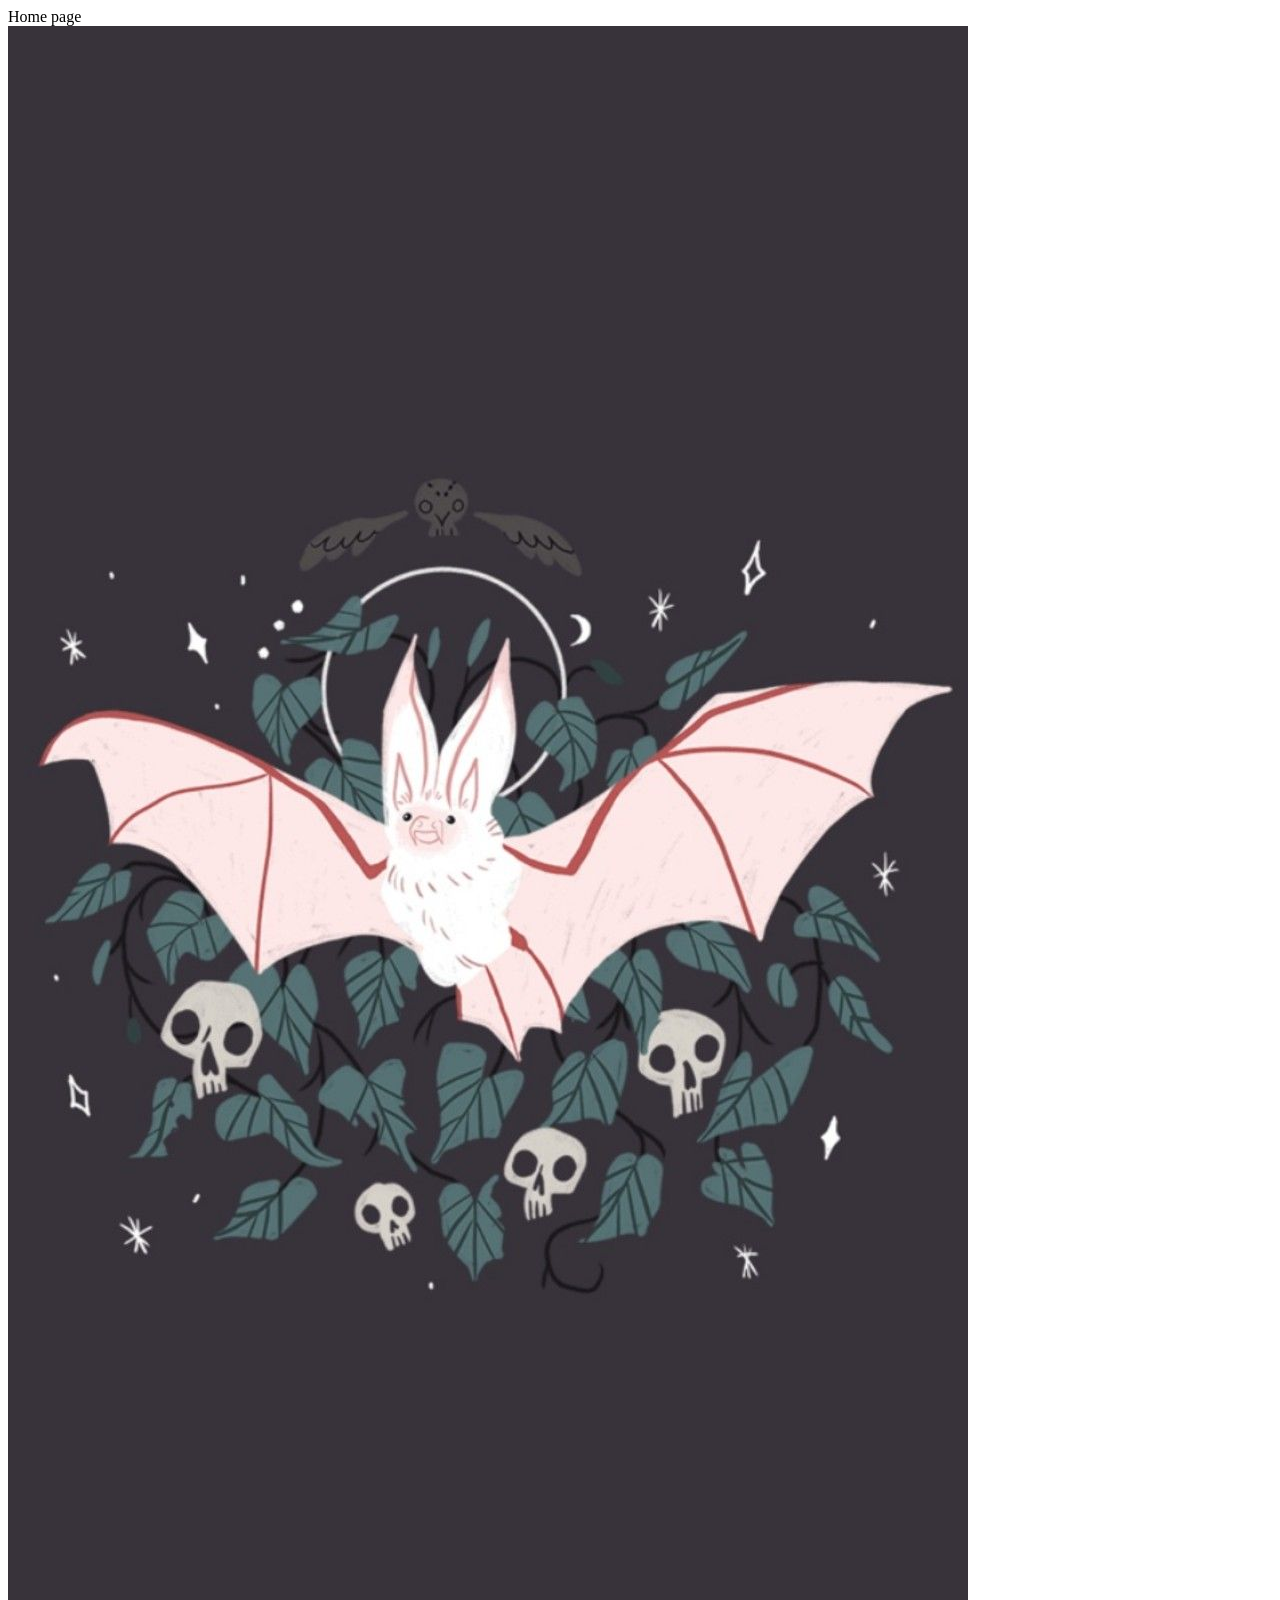
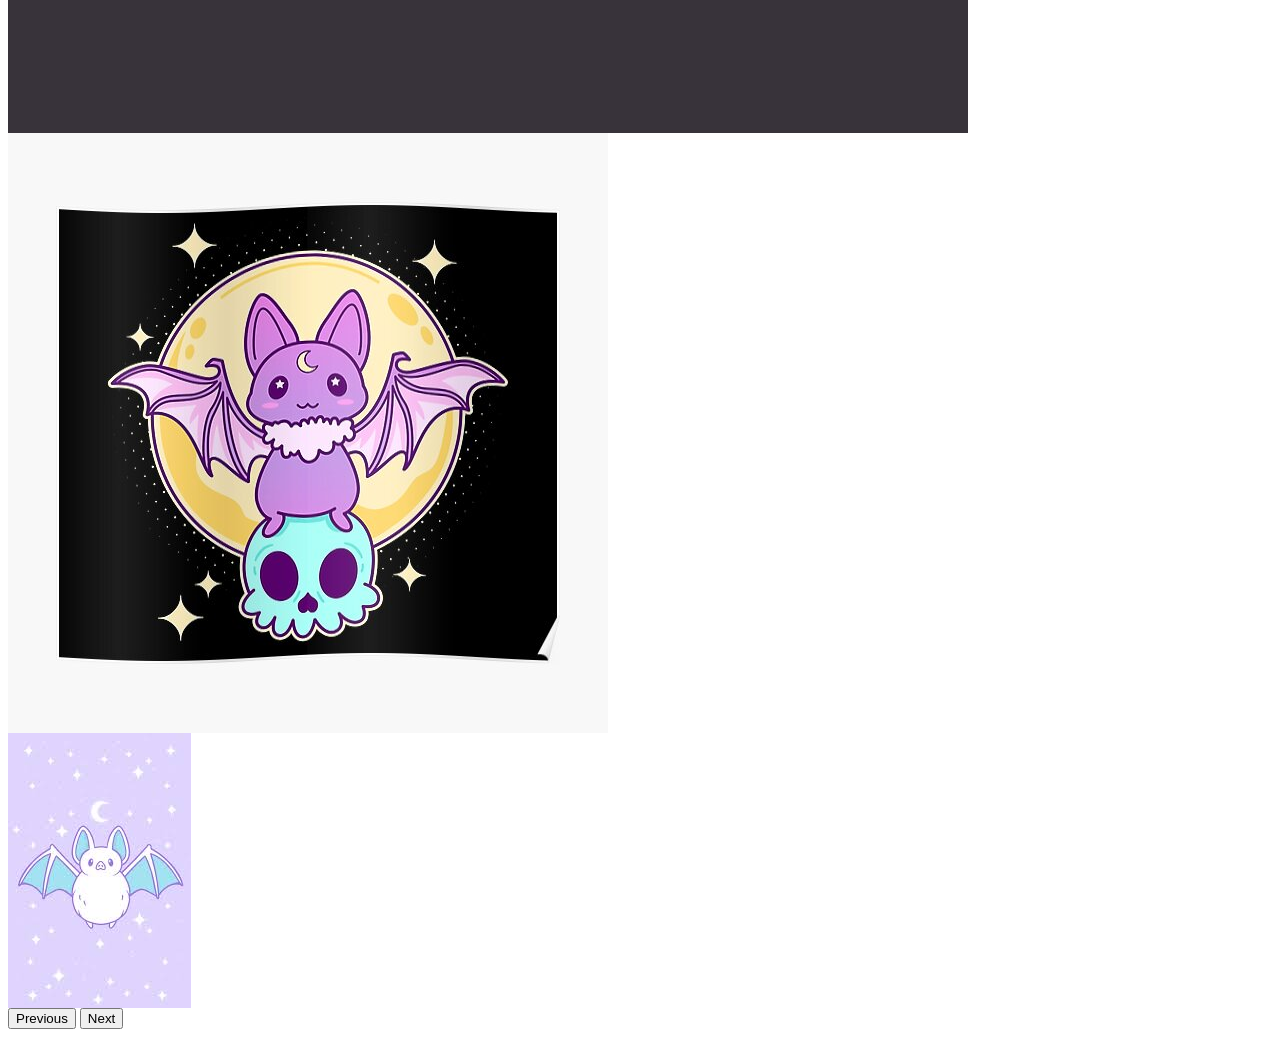
==== 24.03.2026/INDEX.html @ 63d5bd45 "v" ====
<html>
    <head>
        <title> index.html</title>
        <link href="index.js">

    </head>
    <header>Home page</header>

    <body>
        <div class> 
            
        </div>
        <div id="carouselExample" class="carousel slide">
  <div class="carousel-inner">
    <div class="carousel-item active">
      <img src="images/1.jpg" class="d-block w-100" alt="1st image">
    </div>
    <div class="carousel-item">
      <img src="images/2.jpg" class="d-block w-100" alt="2nd image">
    </div>
    <div class="carousel-item">
      <img src="images/3.jpg" class="d-block w-100" alt="3rd image">
    </div>
  </div>
  <button class="carousel-control-prev" type="button" data-bs-target="#carouselExample" data-bs-slide="prev">
    <span class="carousel-control-prev-icon" aria-hidden="true"></span>
    <span class="visually-hidden">Previous</span>
  </button>
  <button class="carousel-control-next" type="button" data-bs-target="#carouselExample" data-bs-slide="next">
    <span class="carousel-control-next-icon" aria-hidden="true"></span>
    <span class="visually-hidden">Next</span>
  </button>
</div>
    </body>
</html>
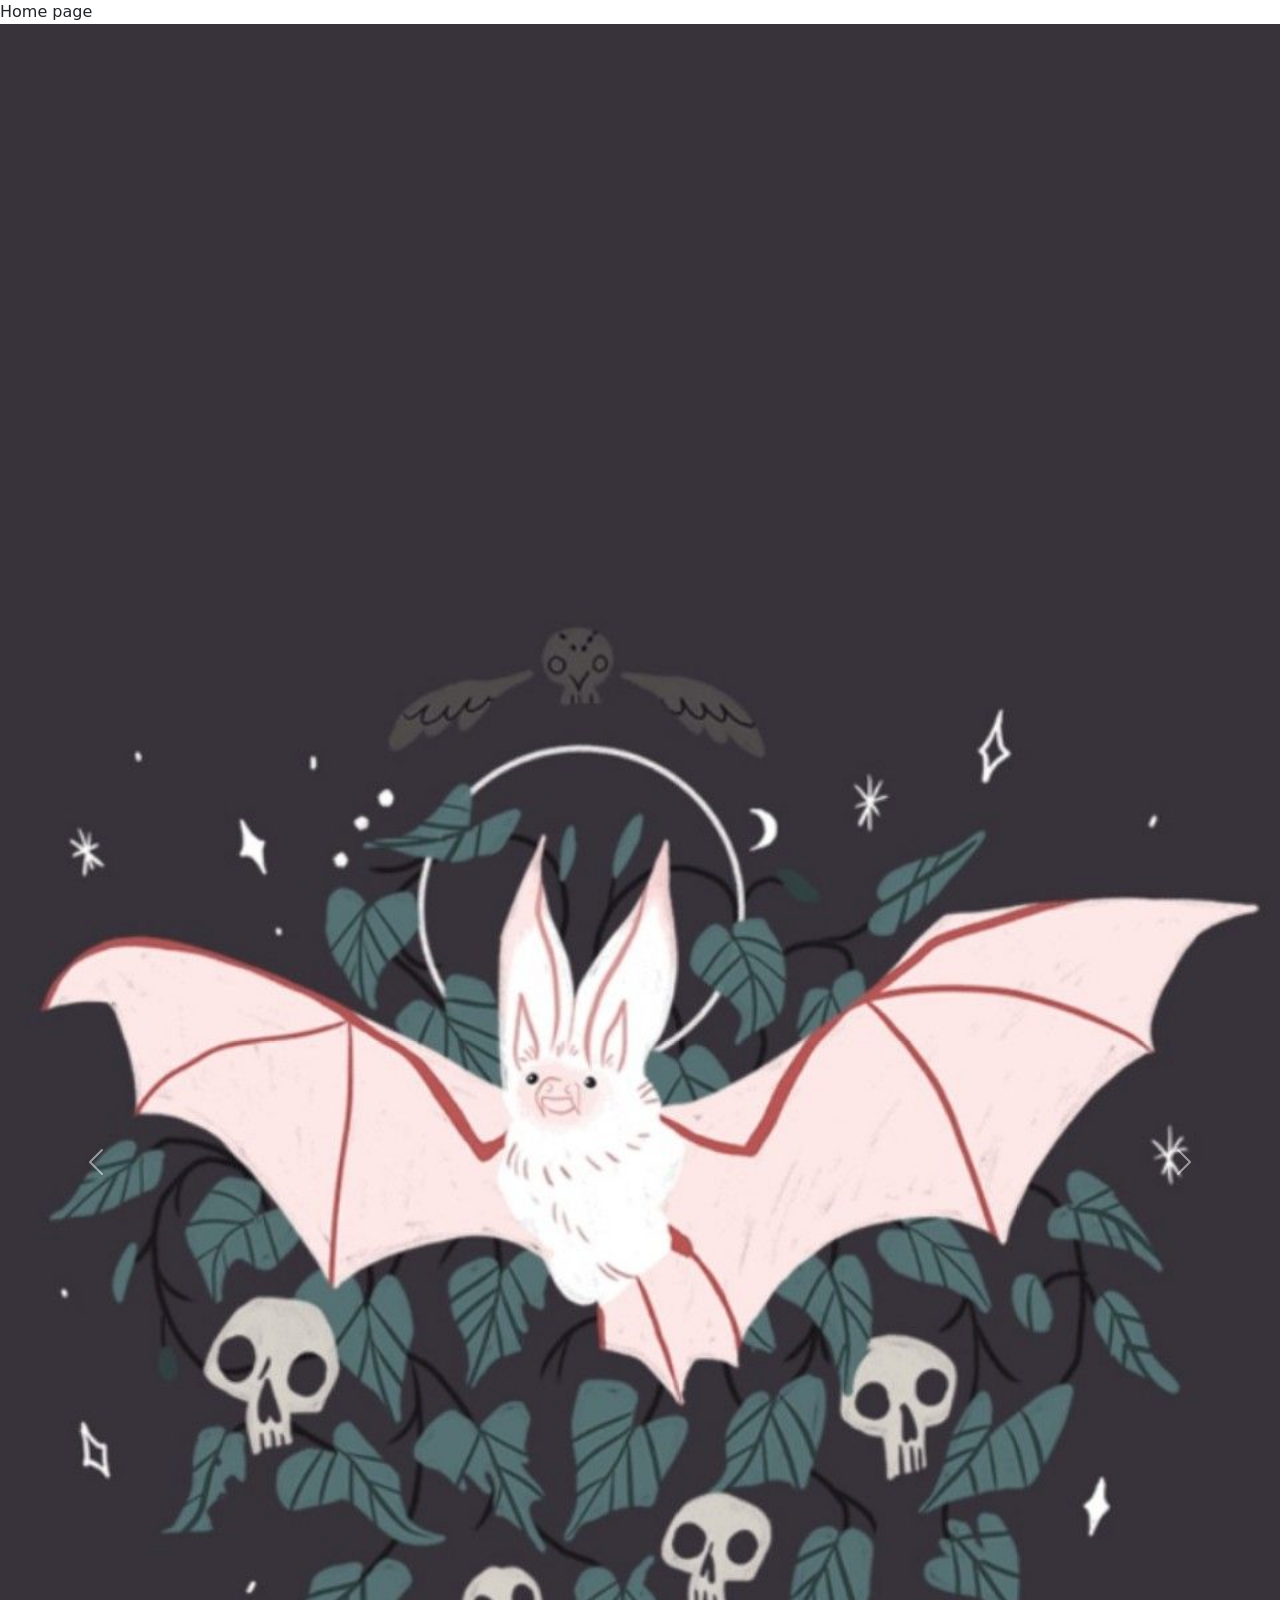
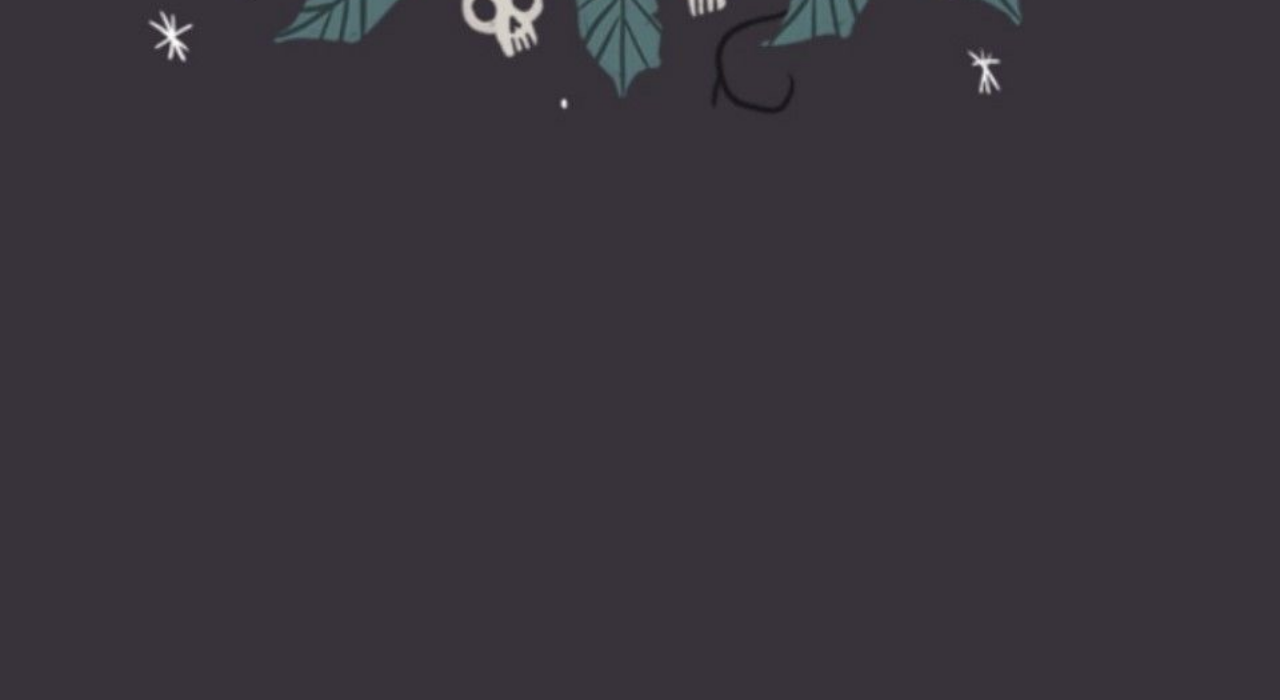
==== commit 2ce9edbf: "v" ====
--- a/24.03.2026/INDEX.html
+++ b/24.03.2026/INDEX.html
@@ -1,7 +1,7 @@
 <html>
     <head>
         <title> index.html</title>
-        <link href="index.js">
+         <link href="https://cdn.jsdelivr.net/npm/bootstrap@5.3.8/dist/css/bootstrap.min.css" rel="stylesheet" integrity="sha384-sRIl4kxILFvY47J16cr9ZwB07vP4J8+LH7qKQnuqkuIAvNWLzeN8tE5YBujZqJLB" crossorigin="anonymous">
 
     </head>
     <header>Home page</header>
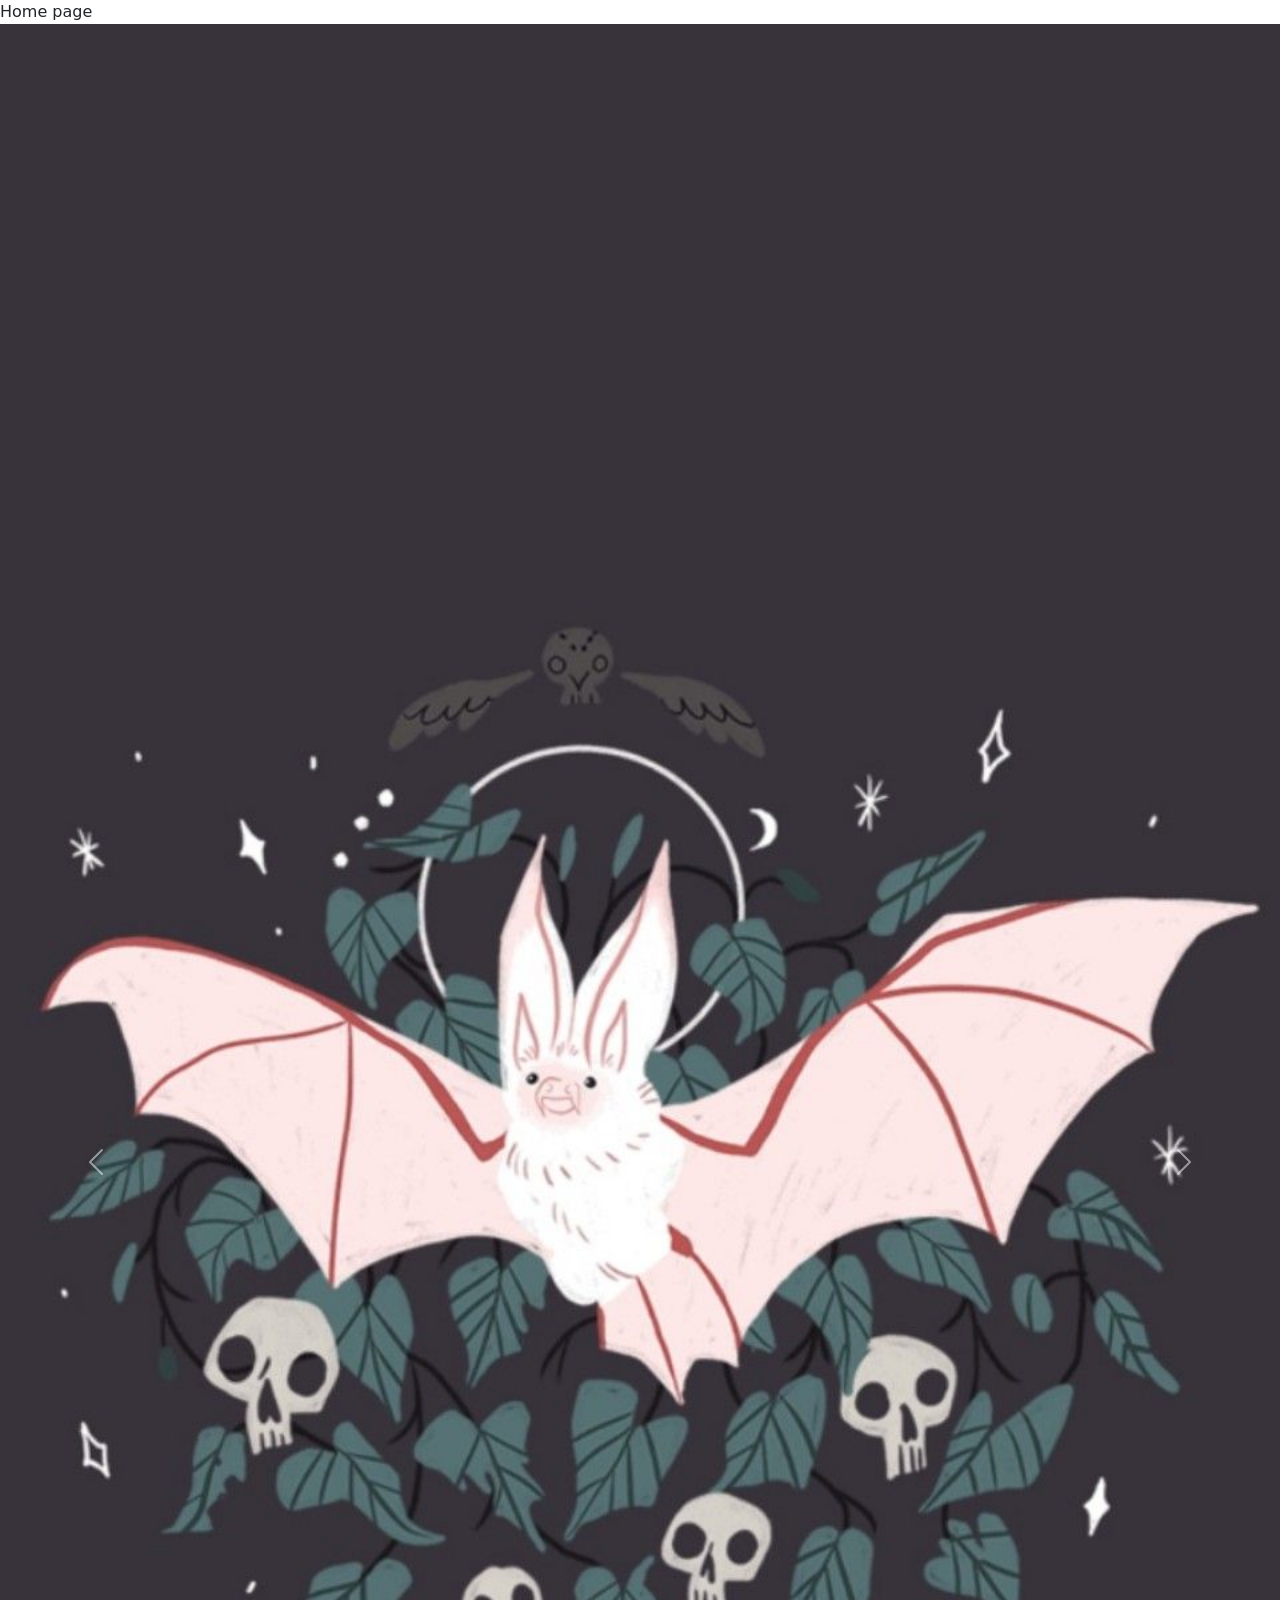
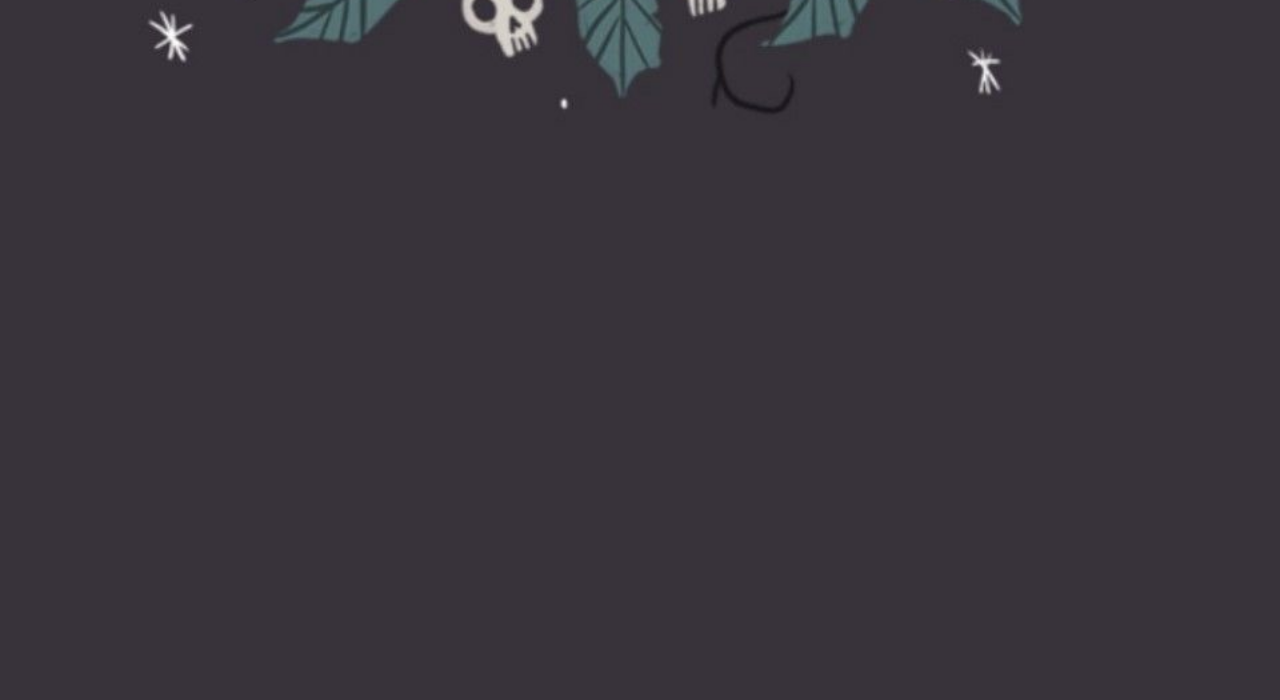
==== commit f7203e2b: "V" ====
--- a/24.03.2026/INDEX.html
+++ b/24.03.2026/INDEX.html
@@ -13,13 +13,13 @@
         <div id="carouselExample" class="carousel slide">
   <div class="carousel-inner">
     <div class="carousel-item active">
-      <img src="images/1.jpg" class="d-block w-100" alt="1st image">
+      <img src="images/IM1.jpg" class="d-block w-100" alt="1st image">
     </div>
     <div class="carousel-item">
-      <img src="images/2.jpg" class="d-block w-100" alt="2nd image">
+      <img src="images/IM2.jpg" class="d-block w-100" alt="2nd image">
     </div>
     <div class="carousel-item">
-      <img src="images/3.jpg" class="d-block w-100" alt="3rd image">
+      <img src="images/IM3.jpg" class="d-block w-100" alt="3rd image">
     </div>
   </div>
   <button class="carousel-control-prev" type="button" data-bs-target="#carouselExample" data-bs-slide="prev">
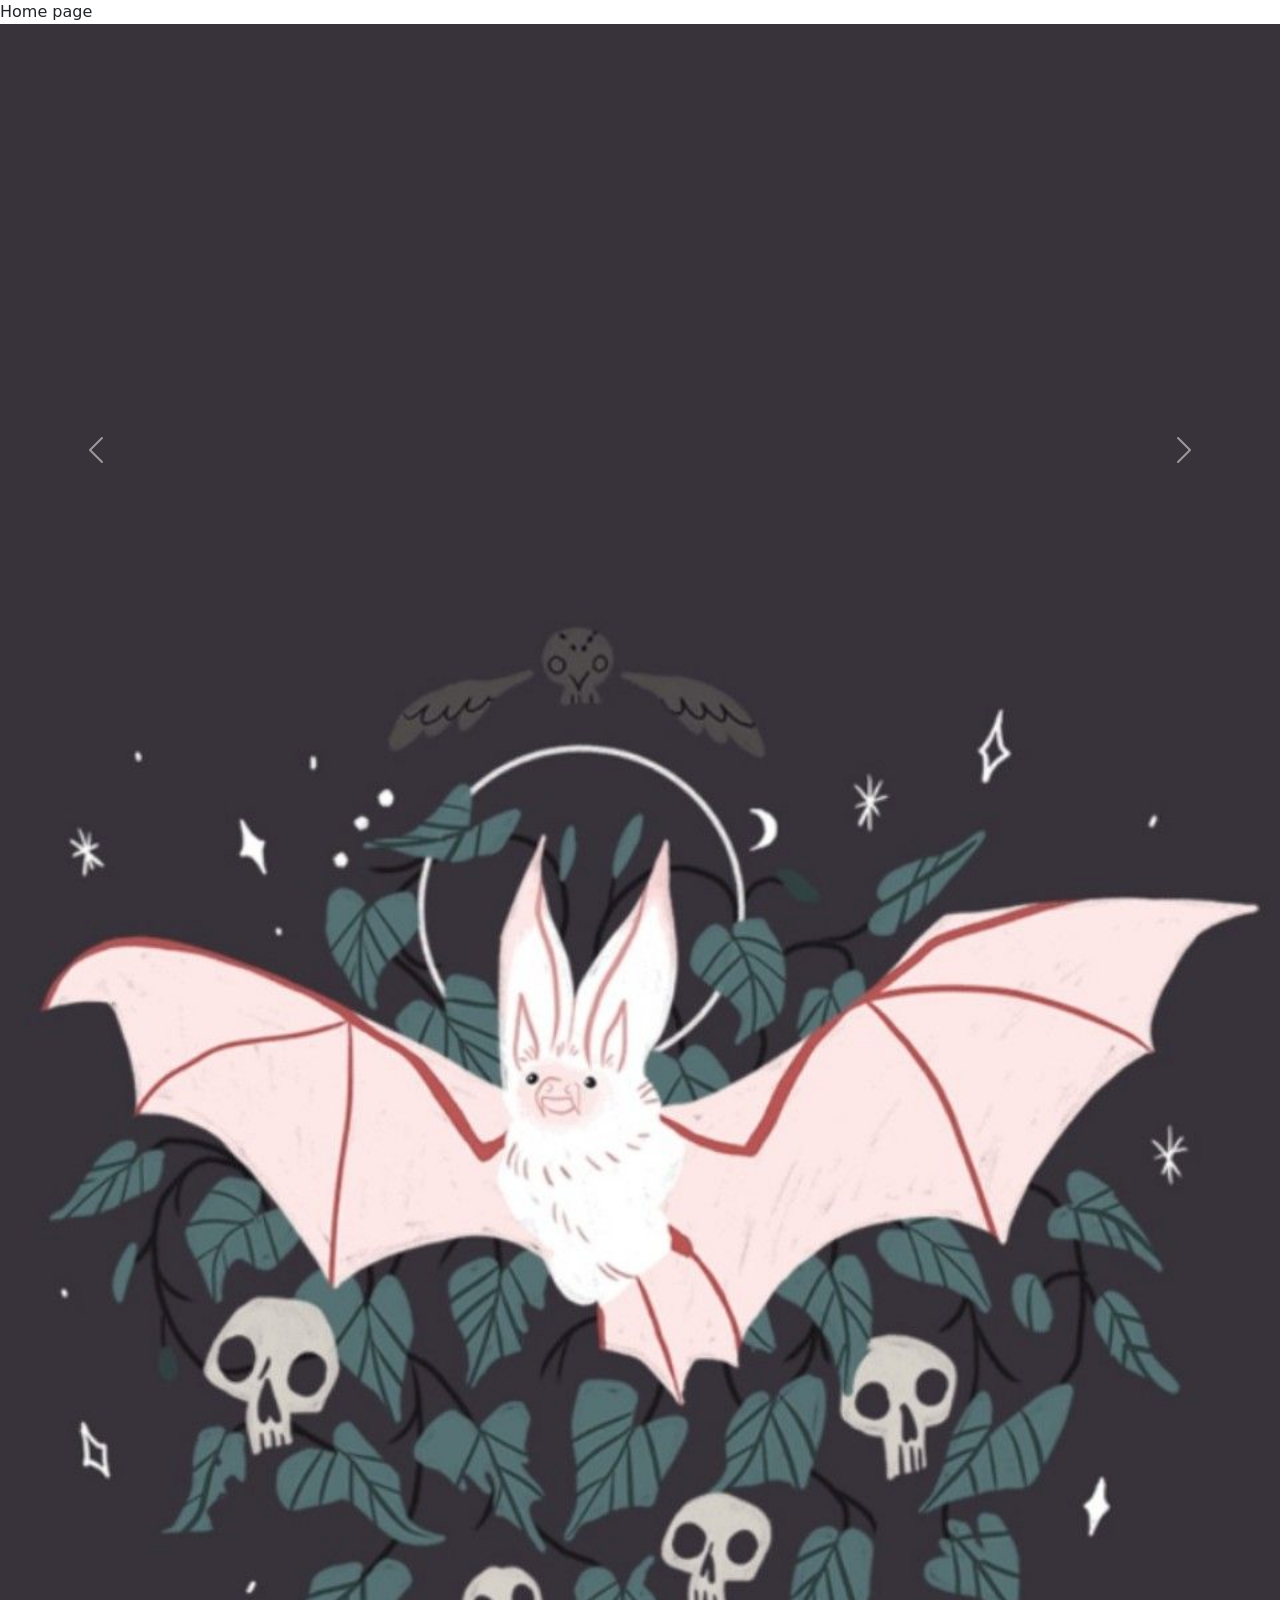
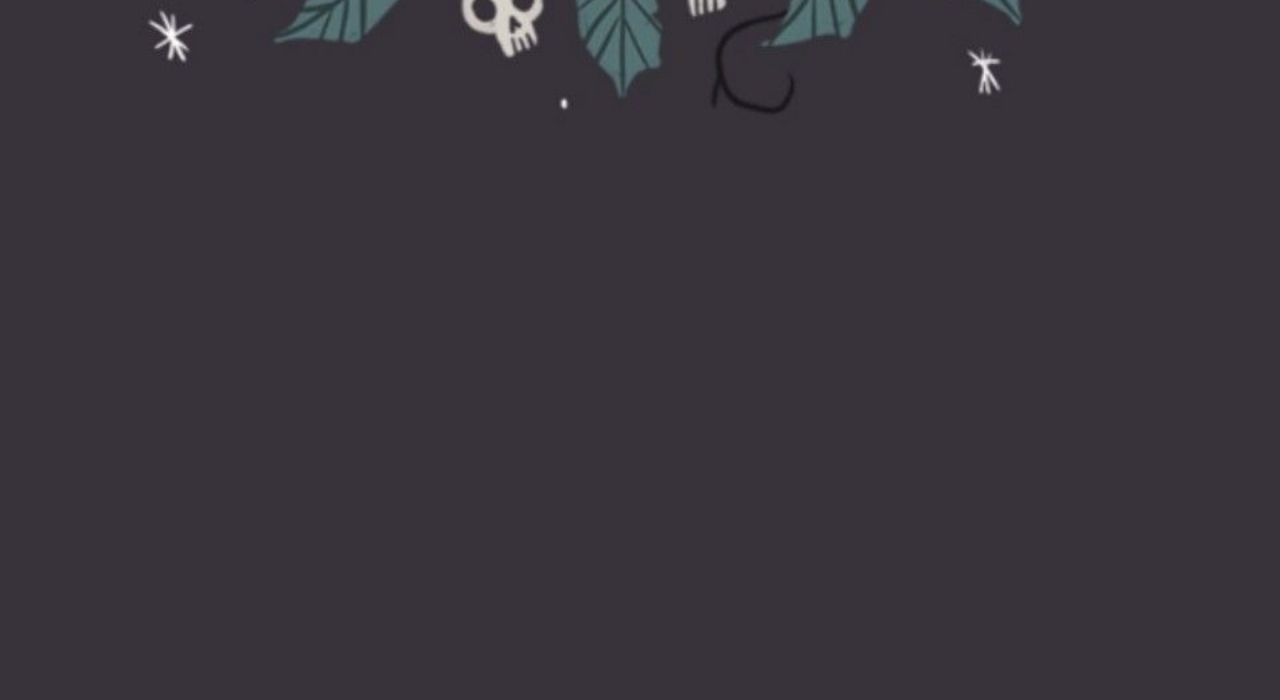
==== commit c1f79b20: "v" ====
--- a/24.03.2026/INDEX.html
+++ b/24.03.2026/INDEX.html
@@ -11,14 +11,14 @@
             
         </div>
         <div id="carouselExample" class="carousel slide">
-  <div class="carousel-inner">
+  <div class="carousel-inner"style=">
     <div class="carousel-item active">
       <img src="images/IM1.jpg" class="d-block w-100" alt="1st image">
     </div>
-    <div class="carousel-item">
+    <div class="carousel-item" style="display: flexbox;">
       <img src="images/IM2.jpg" class="d-block w-100" alt="2nd image">
     </div>
-    <div class="carousel-item">
+    <div class="carousel-item" style="display: flexbox;">
       <img src="images/IM3.jpg" class="d-block w-100" alt="3rd image">
     </div>
   </div>
